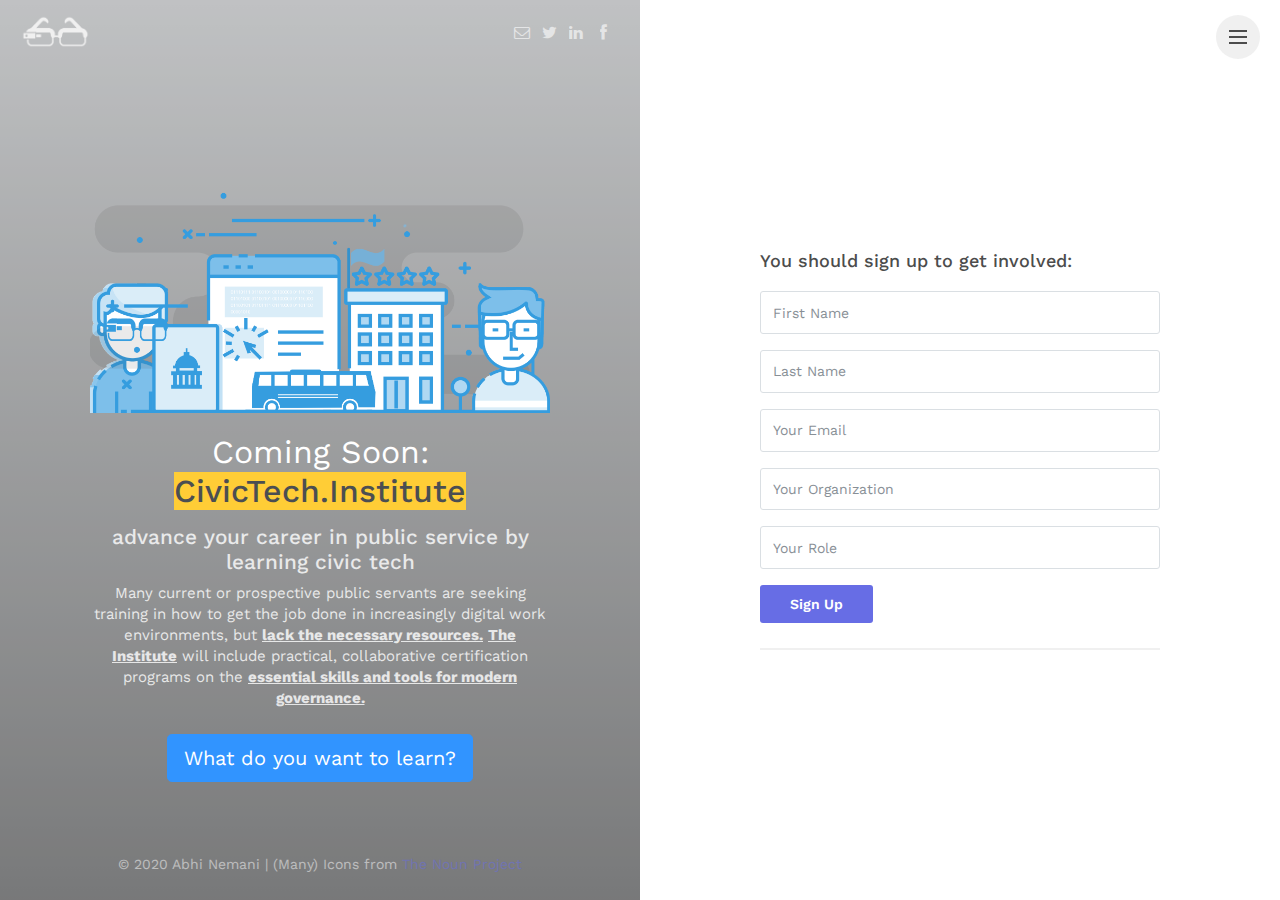
==== index.html @ 9874139b "added signature" ====
<!DOCTYPE html>
<html lang="en">
<!--
                                                                             ,/%%%%/,
                                                                        ,%@@@@@@@@@@@@@(.
                               .,,..                                 /&@@@@@@@@@@@@@@@@@@%.
                          .&@@@@@@@@@@@.                         %@@@@@@@@@@@@@@@@@@@@@@@,
                        .@@@@@@@@@@@@@@@@@@%,                    %@@@@@@@@@@@@@@@@@@@@@@@@@@/
                       %@@@@@@@@@@@@@@@@@@@@@@/                *@@@@@@@@@@@@@@@@@@@@@@@@@@@@@
                      #@@@@@@@@@@@@@@@@@@@@@@@@&,             .@@@@@@@@@@@@@@@@@@@@@@@@@@@@@@.
                     #@@@@@@@@@@@@@@@@@@@@@@@@@@@##&@@@&&%%%%&&@@@@@@@@@@@@@@@@@@@@@@@@@@@@@@,
                     @@@@@@@@@@@@@@@@@@@@@@@@@@@@/              ./#&@@@@@@@@@@@@@@@@@@@@@@@@@,
                    *@@@@@@@@@@@@@@@@@@@@@@@@@@@@                        ./&@@@@@@@@@@@@@@@@@.
                    #@@@@@@@@@@@@@@@@@@@@@@@@@@/                              *@@@@@@@@@@@@@&
                    %@@@@@@@@@@@@@@@@@@@@@@&(                                    %@@@@@@@@@@,
                    (@@@@@@@@@@@@@@@@@@%*                                          /@@@@@@@*
                    .@@@@@@@@@@@@@@&/                                                ./@@@/
                     /@@@@@@@@@@@@#....                                       .......  %@.
                       %@@@@@@@@@&%#((/#&@@@@@&&&&&%(,         .,(%&&&&@@@@@@####%&&&&&&&%&%.
                        /&%#%&&.     /@@@@@@@@@@@* (&&&&&&&&&&&&&, %@@@@@@@@@@&      /&&@(/%
                         /&&&(      %@@@@@@@@@@@@@@  %&&&&&&&&&, (@@@@@@@@@@@@@@(      &&&&.
                          ,&&.     &@@@&(,..,#&@@@@% ,&&,   #&& .@@@@@@@(#%@@@@*     #&%@,
                          %&&.    (@@#          #@@&.*&*     %& ,@@@@(         #@@*    #&./&.
                         #@*&(   *@@@    .#%%%%  @@* %&      ,&, &@@#     /%%%%,*@&    %%  @%
                         @% .%.  %@@@.   ,%%%%%..@/ (%.       .&, #@%     #%%%%/*@@.  .%.  (@
                        ,@*  .%. &@@@@%    */,.%#  &% *&&&&&&&%,#/ ,%#.    ,/*.%@@@, .#    .&*
                        /&.    *%(%@@@@@@@@@&/. .#% *&&&&&&&&&&&&,##. .%%%%%&@@@@&(*%.      %#
                        #%        ,#&&%%###%&&,   #&&&&&&&&&&&&*  .(%%#(///(#%*         (%
                        %#                           %&&&&&&&&&&/                           /&.
                        %%                              ,/((*.                              (%
                        /&.                                                                 %#
                        ,@*                          /&%(*,,*%&.                           ,@*
                         &&                              ....                              %@
                         ,@*                                                              ,@*
                          .@#                                                            (@,
                           .&&.                                                        .%&,
                            /@@&*                                                   .#&&*
                           @@@@@@@@(.                                            #@@@@@@%
                          %@@@@@@@@*/&@@&%(*,.                         ..,*#%@@@@@@@@@@@@*
                         #@@@@@@@@@,       ,,/(#&,,*/#%&&@@@@@@&%#(//%#/*,.     %@@@@@@@@&.
                         @@@@@@@@@@              #.#%#((#&(%&%###%#.%           *@@@@@@@@@(
                        .@@@@@@@@@%              .      .%##%,      .            @@@@@@@@@&
                        ,@@@@@@@@@%                     #*.  %                   &@@@@@@@@&
                        .@@@@@@@@@&                    *%////&*                  @@@@@@@@@%
                         (@@@@@@@@@                    %(*,. ,%                 ,@@@@@@@@&.
                           %@@@@&@@%,                   (* .(#,              .,#@@#@@@@&/
                                 %@@@@@@@@@@@@@&&%%%%####%@%%%%%%%&&&@@@@@@@@@@@@&
                                  #@@@@@@@@@@@@@@@@@@@@@@@@@@@@@@@@@@@@@@@@@@@@@@
                                   .#@@@@@@@@@@@@@@@@@@@@@@@@@@@@@@@@@@@@@@@@&/
                                        ,@@@@@@@@@@#(((////(((###&@@@@@@@@@*
                                      %@@@@@@@@@@@%              ,@@@@@@@@@@@@*
                                     .&@@@@@@@@@@@,               #@@@@@@@@@@@(
                                      .@@@@@@@@@@,                 &@@@@@@@@@(
                                        ,%&@,                       *&@@&/

                        built by @abhinemani                    -->
<head>
    <meta charset="utf-8">
    <meta http-equiv="X-UA-Compatible" content="IE=edge">
    <meta name="viewport" content="width=device-width, initial-scale=1, shrink-to-fit=no">
    <meta name="description" content="GovGeek Club: News, Insights, Jobs, and outcomes from gov & civic tech, compiled and commented on by people who care">
    <meta name="author" content="Abhi Nemani">
    <title>Civic Tech Institute - Coming Soon - Sign Up</title>

    <!-- Favicons-->
    <link rel="shortcut icon" href="img/favicon.ico" type="image/x-icon">
    <link rel="apple-touch-icon" type="image/x-icon" href="img/apple-icon-57x57.png">
    <link rel="apple-touch-icon" type="image/x-icon" sizes="72x72" href="img/apple-icon-72x72.png">
    <link rel="apple-touch-icon" type="image/x-icon" sizes="114x114" href="img/apple-icon-72x72.png">
    <link rel="apple-touch-icon" type="image/x-icon" sizes="144x144" href="img/apple-icon-144x144.png">
	<meta property="og:image" content="https://govgeek.club/img/social3.png" />
	<meta property="og:url" content="https://civictech.institute" />
	<meta property="og:title" content="Civic Tech Institute" />
	<meta property="og:type" content="website" />
	<meta property="og:description" content="A digital institute, training program, online university, certification program designed to level up your skills for good (government): govtech, civic tech, open data" />
	
	<meta name="twitter:card" content="summary" />
	<meta name=”twitter:image” content="https://govgeek.club/img/social.png">
	<meta name=”twitter:title” content=”GovGeek” />
	<meta name=”twitter:description” content="Level up your govtech or civic tech career" />
	<meta name=”twitter:url” content="https://civictech.institute" />
	<meta name=”twitter:image” content="https://govgeek.club/img/social-square.png">
	

	

    <!-- GOOGLE WEB FONT -->
    <link href="https://fonts.googleapis.com/css?family=Work+Sans:400,500,600" rel="stylesheet">

    <!-- BASE CSS -->
    <link href="css/bootstrap.min.css" rel="stylesheet">
	<link href="css/menu.css" rel="stylesheet">
    <link href="css/style.css" rel="stylesheet">
	<link href="css/vendors.css" rel="stylesheet">
	

    <!-- YOUR CUSTOM CSS -->
    <link href="css/custom.css" rel="stylesheet">
	
	<!-- MODERNIZR MENU -->
	<script src="js/modernizr.js"></script>
	
	<!-- Global site tag (gtag.js) - Google Analytics -->
    <!-- Global site tag (gtag.js) - Google Analytics -->
	<!-- Global site tag (gtag.js) - Google Analytics -->
	<script async src="https://www.googletagmanager.com/gtag/js?id=UA-2506770-23"></script>
	<script>
	  window.dataLayer = window.dataLayer || [];
	  function gtag(){dataLayer.push(arguments);}
	  gtag('js', new Date());

	  gtag('config', 'UA-2506770-23');
	</script>
	


	

</head>

<body>
	
	<div id="preloader">
		<div data-loader="circle-side"></div>
	</div><!-- /Preload -->
	
	<div id="loader_form">
		<div data-loader="circle-side-2"></div>
	</div><!-- /loader_form -->
	
	<nav>
		<ul class="cd-primary-nav">
			<li><a href="index.html" class="animated_link">Home</a></li>
			<li><a href="https://govgeek.io/scoping" target="_blank">Complete the Planning Survey</a></li>
			<li><a href="about.html" class="animated_link">About</a></li>
			<li><a href="curriculum.html">Potential Topics</a></li>
			<li><a href="http://eepurl.com/hawm5r" target="_blank">Sign Up</a></li>
		</ul>
	</nav>
	<!-- /menu -->
	
	<div class="container-fluid full-height">
		<div class="row row-height">
			<div class="col-lg-6 content-left">
				<div class="content-left-wrapper">
					<a href="index.html" id="logo"><img src="img/glasses-logo.png" alt="" width="70"></a>
					<div id="social">
						<ul>
							<li><a href="mailto:join@govgeek.club" target="_blank"><i class="icon-mail"></i></a></li>
							<li><a href="https://ctt.ac/580ci" target="_blank"><i class="icon-twitter"></i></a></li>
							<li><a href="https://www.linkedin.com/shareArticle?mini=true&url=https://civictech.institute" target="_blank"><i class="icon-linkedin"></i></a></li>
							<li><a href="https://www.facebook.com/sharer/sharer.php?u=https%3A%2F%2Fcivictech.institute%2F&amp;src=sdkpreparse" target="_blank"><i class="icon-facebook"></i></a></li>
							
							
						</ul>
					</div>
					<!-- /social -->
					<div>
						<figure><img src="img/header-main.png" alt="" class="img-fluid"></figure>
						<h2>Coming Soon: <span class="btn-warning"><strong>CivicTech.Institute</strong></span></h2>
						<h3 class="subhead"> advance your career in public service by learning civic tech
						</h3>
						<p>Many current or prospective public servants are seeking training in how to get the job done in increasingly digital work environments, but <a class="paragraph-link" href="https://govgeek.io/talent"  target="_blank">lack the necessary resources.</a> <a href="about.html" class="paragraph-link">The Institute</a> will include practical, collaborative certification programs on the <a class="paragraph-link" href="curriculum.html">essential skills and tools for modern governance.</a> </p>
						
						<div class="bs-example">
						    <!-- Button HTML (to Trigger Modal) -->
						    <a href="https://govgeek.io/scoping" target="_blank'" class="btn btn-lg btn-primary">What do you want to learn?</a>
							
							
    
						    <!-- Modal HTML -->
						    
						</div>
					</div>
					<div class="copy">© 2020 Abhi Nemani | (Many) Icons from <a href="https://thenounproject.com/" target="_blank">The Noun Project</a></div>
				</div>
				<!-- /content-left-wrapper -->
			</div>
			<!-- /content-left -->

			<div class="col-lg-6 content-right" id="start">
				<div id="wizard_container">
					<div id="top-wizard">
							<div id="progressbar"></div>
						</div>
						<!-- /top-wizard -->
						<form id="wrapped" method="POST" action="https://abhinemani.us4.list-manage.com/subscribe/post?u=8b0a6fcff3240da989198b6d9&amp;id=b80fc5d240" >
							<!-- Leave for security protection, read docs for details -->
							<div id="middle-wizard">
								<div class="step">
									<h3 class="main_question">You should sign up to get involved:</h3>
									<div class="form-group">
										<input type="text" name="FNAME"  id="mce-FNAME" class="form-control required " placeholder="First Name">
									</div>
									<div class="form-group">
										<input type="text" name="LNAME"  id="mce-LNAME" class="form-control required" placeholder="Last Name">
									</div>
									<div class="form-group">
										<input type="email" name="EMAIL" id="mce-EMAIL" class="form-control required" placeholder="Your Email">
									</div>
									<div class="form-group">
										<input type="text"  name="MMERGE5" class="form-control" id="mce-MMERGE5" placeholder="Your Organization">
									</div>
									<div class="form-group">
										<input type="text" name="MMERGE4" class="form-control" id="mce-MMERGE4" placeholder="Your Role">
									</div>
									
								
									
									<button type="submit" name="process" value="Subscribe" id="mc-embedded-subscribe" class="submit">Sign Up</button>


									
								</div>
								
								<!-- /step-->
								
								
							</div>
							<!-- /middle-wizard -->
							<div id="bottom-wizard">
							</div>
							<!-- /bottom-wizard -->
						</form>
					
					</div>
					<!-- /Wizard container -->
					
			</div>
			<!-- /content-right-->
			
		</div>
		<!-- /row-->
	</div>
	<!-- /container-fluid -->

	<div class="cd-overlay-nav">
		<span></span>
	</div>
	<!-- /cd-overlay-nav -->

	<div class="cd-overlay-content">
		<span></span>
	</div>
	<!-- /cd-overlay-content -->

	<a href="#0" class="cd-nav-trigger">Menu<span class="cd-icon"></span></a>
	<!-- /menu button -->
	
	<!-- Modal terms -->
	<div class="modal fade" id="terms-txt" tabindex="-1" role="dialog" aria-labelledby="termsLabel" aria-hidden="true">
		<div class="modal-dialog modal-dialog-centered">
			<div class="modal-content">

				<div class="modal-body" style="min-height: 400px;">
					
					
					<iframe id="news" style="min-height: 400px;" src="https://us4.campaign-archive.com/?u=8b0a6fcff3240da989198b6d9&id=23db21b420" width="100%"></iframe>
					

				

			</div>
			<!-- /.modal-content -->
		</div>
		<!-- /.modal-dialog -->
	</div>
	<!-- /.modal -->
	<style type='text/css'>  #awesomewrap{display:none;}  </style>
	
	<!-- COMMON SCRIPTS -->
	<script src="js/jquery-3.2.1.min.js"></script>
    <script src="js/common_scripts.min.js"></script>
	<script src="js/velocity.min.js"></script>
	<script src="js/functions.js"></script>
	
	<script>
		$('iframe#news').on('load', function() {
		    $('iframe#news').contents().find("head")
		      .append($("<style type='text/css'>  #awesomewrap{display:none;}  </style>"));
		});				
		
	</script>


</body>
</html>
---- css/menu.css ----
/* -------------------------------- 
Primary style
-------------------------------- */
*, *::after, *::before {
  -webkit-box-sizing: border-box;
  -moz-box-sizing: border-box;
  box-sizing: border-box;
}

*::after, *::before {
  content: '';
}

/* -------------------------------- 
Main components 
-------------------------------- */
.cd-nav-trigger {
  position: absolute;
  display: inline-block;
}

.cd-nav-trigger {
  top: 15px;
  right: 20px;
  height: 44px;
  width: 44px;
  z-index: 5;
  /* image replacement */
  overflow: hidden;
  text-indent: 100%;
  white-space: nowrap;
}
@media (max-width: 991px) {
  .cd-nav-trigger {
    top: 10px;
    right: 15px;
  }
}

.cd-nav-trigger .cd-icon {
  /* icon created in CSS */
  position: absolute;
  left: 50%;
  top: 50%;
  bottom: auto;
  right: auto;
  -webkit-transform: translateX(-50%) translateY(-50%);
  -moz-transform: translateX(-50%) translateY(-50%);
  -ms-transform: translateX(-50%) translateY(-50%);
  -o-transform: translateX(-50%) translateY(-50%);
  transform: translateX(-50%) translateY(-50%);
  display: inline-block;
  width: 18px;
  height: 2px;
  background-color: #222;
  z-index: 10;
}

.cd-nav-trigger .cd-icon::before, .cd-nav-trigger .cd-icon:after {
  /* upper and lower lines of the menu icon */
  position: absolute;
  top: 0;
  right: 0;
  width: 100%;
  height: 100%;
  background-color: #222;
  /* Force Hardware Acceleration in WebKit */
  -webkit-transform: translateZ(0);
  -moz-transform: translateZ(0);
  -ms-transform: translateZ(0);
  -o-transform: translateZ(0);
  transform: translateZ(0);
  -webkit-backface-visibility: hidden;
  backface-visibility: hidden;
  /* apply transition to transform property */
  -webkit-transition: -webkit-transform .3s;
  -moz-transition: -moz-transform .3s;
  transition: transform .3s;
}

.cd-nav-trigger .cd-icon::before {
  -webkit-transform: translateY(-6px) rotate(0deg);
  -moz-transform: translateY(-6px) rotate(0deg);
  -ms-transform: translateY(-6px) rotate(0deg);
  -o-transform: translateY(-6px) rotate(0deg);
  transform: translateY(-6px) rotate(0deg);
}

.cd-nav-trigger .cd-icon::after {
  -webkit-transform: translateY(6px) rotate(0deg);
  -moz-transform: translateY(6px) rotate(0deg);
  -ms-transform: translateY(6px) rotate(0deg);
  -o-transform: translateY(6px) rotate(0deg);
  transform: translateY(6px) rotate(0deg);
}

.cd-nav-trigger::before, .cd-nav-trigger::after {
  /* 2 rounded colored backgrounds for the menu icon */
  position: absolute;
  top: 0;
  left: 0;
  border-radius: 50%;
  height: 100%;
  width: 100%;
  /* Force Hardware Acceleration in WebKit */
  -webkit-transform: translateZ(0);
  -moz-transform: translateZ(0);
  -ms-transform: translateZ(0);
  -o-transform: translateZ(0);
  transform: translateZ(0);
  -webkit-backface-visibility: hidden;
  backface-visibility: hidden;
  -webkit-transition-property: -webkit-transform;
  -moz-transition-property: -moz-transform;
  transition-property: transform;
}

.cd-nav-trigger::before {
  background-color: #ededed;
  -webkit-transform: scale(1);
  -moz-transform: scale(1);
  -ms-transform: scale(1);
  -o-transform: scale(1);
  transform: scale(1);
  -webkit-transition-duration: 0.3s;
  -moz-transition-duration: 0.3s;
  transition-duration: 0.3s;
  -webkit-transition-delay: 0.4s;
  -moz-transition-delay: 0.4s;
  transition-delay: 0.4s;
}

.cd-nav-trigger::after {
  background-color: #ededed;
  -webkit-transform: scale(0);
  -moz-transform: scale(0);
  -ms-transform: scale(0);
  -o-transform: scale(0);
  transform: scale(0);
  -webkit-transition-duration: 0s;
  -moz-transition-duration: 0s;
  transition-duration: 0s;
  -webkit-transition-delay: 0s;
  -moz-transition-delay: 0s;
  transition-delay: 0s;
}

.cd-nav-trigger.close-nav::before {
  /* user clicks on the .cd-nav-trigger element - 1st rounded background disappears */
  -webkit-transform: scale(0);
  -moz-transform: scale(0);
  -ms-transform: scale(0);
  -o-transform: scale(0);
  transform: scale(0);
}

.cd-nav-trigger.close-nav::after {
  /* user clicks on the .cd-nav-trigger element - 2nd rounded background appears */
  -webkit-transform: scale(1);
  -moz-transform: scale(1);
  -ms-transform: scale(1);
  -o-transform: scale(1);
  transform: scale(1);
  -webkit-transition-duration: 0.3s;
  -moz-transition-duration: 0.3s;
  transition-duration: 0.3s;
  -webkit-transition-delay: 0.4s;
  -moz-transition-delay: 0.4s;
  transition-delay: 0.4s;
}

.cd-nav-trigger.close-nav .cd-icon {
  /* user clicks on the .cd-nav-trigger element - transform the icon */
  background-color: transparent;
}

.cd-nav-trigger.close-nav .cd-icon::before, .cd-nav-trigger.close-nav .cd-icon::after {
  background-color: #222;
}

.cd-nav-trigger.close-nav .cd-icon::before {
  -webkit-transform: translateY(0) rotate(45deg);
  -moz-transform: translateY(0) rotate(45deg);
  -ms-transform: translateY(0) rotate(45deg);
  -o-transform: translateY(0) rotate(45deg);
  transform: translateY(0) rotate(45deg);
}

.cd-nav-trigger.close-nav .cd-icon::after {
  -webkit-transform: translateY(0) rotate(-45deg);
  -moz-transform: translateY(0) rotate(-45deg);
  -ms-transform: translateY(0) rotate(-45deg);
  -o-transform: translateY(0) rotate(-45deg);
  transform: translateY(0) rotate(-45deg);
}

.cd-primary-nav {
  /* by default it's hidden */
  position: fixed;
  left: 0;
  top: 0;
  height: 100%;
  width: 100%;
  padding: 80px 5%;
  z-index: 3;
  background-color: #fff;
  overflow: auto;
  /* this fixes the buggy scrolling on webkit browsers - mobile devices only - when overflow property is applied */
  -webkit-overflow-scrolling: touch;
  visibility: hidden;
  opacity: 0;
  -webkit-transition: visibility 0s, opacity 0.3s;
  -moz-transition: visibility 0s, opacity 0.3s;
  transition: visibility 0s, opacity 0.3s;
}

ul.cd-primary-nav {
  list-style: none;
  padding: 80px 0 0 0;
  margin: 0;
}

.cd-primary-nav li {
  margin: 1.2em 0;
  text-align: center;
  text-transform: capitalize;
}

.cd-primary-nav a {
  -webkit-font-smoothing: antialiased;
  -moz-osx-font-smoothing: grayscale;
  -webkit-transition: color 0.2s;
  -moz-transition: color 0.2s;
  transition: color 0.2s;
  color: #777;
  font-size: 18px;
}

.no-touch .cd-primary-nav a:hover {
  color: #434bdf;
}

.cd-primary-nav.fade-in {
  /* navigation visible at the end of the circle animation */
  visibility: visible;
  opacity: 1;
}

@media only screen and (min-width: 768px) {
  .cd-primary-nav li {
    margin: 2em 0;
  }

  .cd-primary-nav a {
    font-size: 21px;
  }
}
@media only screen and (min-width: 1170px) {
  .cd-primary-nav li {
    margin: 2.6em 0;
  }

  .cd-primary-nav a {
    font-size: 24px;
  }
}
.cd-overlay-nav, .cd-overlay-content {
  /* containers of the 2 main rounded backgrounds - these containers are used to position the rounded bgs behind the menu icon */
  position: fixed;
  top: 18px;
  right: 5%;
  height: 4px;
  width: 4px;
  -webkit-transform: translateX(-20px) translateY(20px);
  -moz-transform: translateX(-20px) translateY(20px);
  -ms-transform: translateX(-20px) translateY(20px);
  -o-transform: translateX(-20px) translateY(20px);
  transform: translateX(-20px) translateY(20px);
}

.cd-overlay-nav span, .cd-overlay-content span {
  display: inline-block;
  position: absolute;
  border-radius: 50%;
  /* Force Hardware Acceleration in WebKit */
  -webkit-transform: translateZ(0);
  -moz-transform: translateZ(0);
  -ms-transform: translateZ(0);
  -o-transform: translateZ(0);
  transform: translateZ(0);
  -webkit-backface-visibility: hidden;
  backface-visibility: hidden;
  will-change: transform;
  -webkit-transform-origin: 50% 50%;
  -moz-transform-origin: 50% 50%;
  -ms-transform-origin: 50% 50%;
  -o-transform-origin: 50% 50%;
  transform-origin: 50% 50%;
  -webkit-transform: scale(0);
  -moz-transform: scale(0);
  -ms-transform: scale(0);
  -o-transform: scale(0);
  transform: scale(0);
}

.cd-overlay-nav.is-hidden, .cd-overlay-content.is-hidden {
  /* background fades out at the end of the animation */
  opacity: 0;
  visibility: hidden;
  -webkit-transition: opacity .3s 0s, visibility 0s .3s;
  -moz-transition: opacity .3s 0s, visibility 0s .3s;
  transition: opacity .3s 0s, visibility 0s .3s;
}

.cd-overlay-nav {
  /* main rounded colored bg 1 */
  z-index: 2;
}

.cd-overlay-nav span {
  background-color: #ffc107;
}

.cd-overlay-content {
  /* main rounded colored bg 2 */
  z-index: 4;
}

.cd-overlay-content span {
  background-color: #ffc107;
}
---- css/style.css ----
/*
Theme Name: Wilio
Theme URI: http://www.ansonika.com/wilio/
Author: Ansonika
Author URI: http://themeforest.net/user/Ansonika/

[Table of contents] 

1. SITE STRUCTURE and TYPOGRAPHY
- 1.1 Typography
- 1.2 Buttons
- 1.3 Structure

2. CONTENT
- 2.1 Wizard
- 2.2 Success submit
- 2.3 Inner pages

3. COMMON
- 3.1 Misc
- 3.2 Spacing

/*============================================================================================*/
/* 1.  SITE STRUCTURE and TYPOGRAPHY */
/*============================================================================================*/
/*-------- 1.1 Typography --------*/
/* rem reference
10px = 0.625rem
12px = 0.75rem
14px = 0.875rem
16px = 1rem (base)
18px = 1.125rem
20px = 1.25rem
24px = 1.5rem
30px = 1.875rem
32px = 2rem
*/
html,
body {
  height: 100%;
}

html * {
  -webkit-font-smoothing: antialiased;
  -moz-osx-font-smoothing: grayscale;
}

body {
  background: white;
  font-size: 0.875rem;
  line-height: 1.4;
  font-family: "Work Sans", Arial, sans-serif;
  color: #555555;
}

h1,
h2,
h3,
h4,
h5,
h6 {
  color: #222222;
}

p {
  margin-bottom: 25px;
}

strong {
  font-weight: 500;
}

label {
  font-weight: 400;
  margin-bottom: 3px;
  color: #222222;
}

hr {
  margin: 30px 0 30px 0;
  border-color: #dddddd;
}

ul, ol {
  list-style: none;
  margin: 0 0 25px 0;
  padding: 0;
}

/*General links color*/
a {
  color: #434bdf;
  text-decoration: none;
  -moz-transition: all 0.3s ease-in-out;
  -o-transition: all 0.3s ease-in-out;
  -webkit-transition: all 0.3s ease-in-out;
  -ms-transition: all 0.3s ease-in-out;
  transition: all 0.3s ease-in-out;
  outline: none;
}
a:hover, a:focus {
  color: #111;
  text-decoration: none;
  outline: none;
}

a.animated_link {
  position: relative;
  text-decoration: none;
}

a.animated_link {
  position: relative;
  text-decoration: none;
}
a.animated_link:before {
  content: "";
  position: absolute;
  width: 100%;
  height: 1px;
  bottom: -5px;
  opacity: 1;
  left: 0;
  background-color: #434bdf;
  visibility: hidden;
  -webkit-transform: scaleX(0);
  transform: scaleX(0);
  -moz-transition: all 0.3s ease;
  -o-transition: all 0.3s ease;
  -webkit-transition: all 0.3s ease;
  -ms-transition: all 0.3s ease;
  transition: all 0.3s ease;
}
a.animated_link:hover:before {
  visibility: visible;
  -webkit-transform: scaleX(1);
  transform: scaleX(1);
}

a.animated_link.active {
  position: relative;
  text-decoration: none;
  color: #434bdf;
}
a.animated_link.active:before {
  content: "";
  position: absolute;
  width: 100%;
  height: 1px;
  bottom: -5px;
  opacity: 1;
  left: 0;
  background-color: #434bdf;
  visibility: visible;
  -webkit-transform: scaleX(1);
  transform: scaleX(1);
}

a.paragraph-link {
	color: white;
	text-decoration: underline;
	font-weight: bold;
}

a.paragraph-link:hover {
	text-decoration: none;
	color: white;
}


/*-------- 1.2 Buttons --------*/
a.btn_1,
.btn_1 {
  border: none;
  color: #fff;
  background: #434bdf;
  outline: none;
  cursor: pointer;
  display: inline-block;
  text-decoration: none;
  padding: 12px 25px;
  color: #fff;
  font-weight: 600;
  text-align: center;
  line-height: 1;
  -moz-transition: all 0.3s ease-in-out;
  -o-transition: all 0.3s ease-in-out;
  -webkit-transition: all 0.3s ease-in-out;
  -ms-transition: all 0.3s ease-in-out;
  transition: all 0.3s ease-in-out;
  -webkit-border-radius: 3px;
  -moz-border-radius: 3px;
  -ms-border-radius: 3px;
  border-radius: 3px;
  font-size: 14px;
  font-size: 0.875rem;
}
a.btn_1:hover,
.btn_1:hover {
  background-color: #d80075;
}
a.btn_1.full-width,
.btn_1.full-width {
  display: block;
  width: 100%;
  text-align: center;
  margin-bottom: 5px;
}
a.btn_1.small,
.btn_1.small {
  padding: 7px 10px;
  font-size: 13px;
  font-size: 0.8125rem;
}
a.btn_1.medium,
.btn_1.medium {
  font-size: 16px;
  font-size: 1rem;
  padding: 18px 30px;
}
a.btn_1.rounded,
.btn_1.rounded {
  -webkit-border-radius: 25px !important;
  -moz-border-radius: 25px !important;
  -ms-border-radius: 25px !important;
  border-radius: 25px !important;
  -webkit-box-shadow: 0px 0px 30px 0px rgba(0, 0, 0, 0.2);
  -moz-box-shadow: 0px 0px 30px 0px rgba(0, 0, 0, 0.2);
  box-shadow: 0px 0px 30px 0px rgba(0, 0, 0, 0.2);
}

.btn-group-lg>.btn, .btn-lg {
	margin-bottom: 10px;
}
/*-------- 1.3 Structure --------*/
/* Preloader */
#preloader {
  position: fixed;
  top: 0;
  left: 0;
  right: 0;
  width: 100%;
  height: 100%;
  bottom: 0;
  background-color: #fff;
  z-index: 999999;
}

[data-loader="circle-side"] {
  position: absolute;
  width: 50px;
  height: 50px;
  top: 50%;
  left: 50%;
  margin-left: -25px;
  margin-top: -25px;
  -webkit-animation: circle infinite .95s linear;
  -moz-animation: circle infinite .95s linear;
  -o-animation: circle infinite .95s linear;
  animation: circle infinite .95s linear;
  border: 2px solid #333;
  border-top-color: rgba(0, 0, 0, 0.2);
  border-right-color: rgba(0, 0, 0, 0.2);
  border-bottom-color: rgba(0, 0, 0, 0.2);
  border-radius: 100%;
}

#loader_form {
  position: fixed;
  top: 0;
  left: 0;
  right: 0;
  width: 100%;
  height: 100%;
  bottom: 0;
  background-color: #fff;
  background-color: rgba(255, 255, 255, 0.6);
  z-index: 999999;
  display: none;
}

[data-loader="circle-side-2"] {
  position: absolute;
  width: 50px;
  height: 50px;
  top: 50%;
  left: 50%;
  margin-left: -25px;
  margin-top: -25px;
  -webkit-animation: circle infinite .95s linear;
  -moz-animation: circle infinite .95s linear;
  -o-animation: circle infinite .95s linear;
  animation: circle infinite .95s linear;
  border: 2px solid #333;
  border-top-color: rgba(0, 0, 0, 0.2);
  border-right-color: rgba(0, 0, 0, 0.2);
  border-bottom-color: rgba(0, 0, 0, 0.2);
  border-radius: 100%;
}

@-webkit-keyframes circle {
  0% {
    -webkit-transform: rotate(0);
    -ms-transform: rotate(0);
    -o-transform: rotate(0);
    transform: rotate(0);
  }

  100% {
    -webkit-transform: rotate(360deg);
    -ms-transform: rotate(360deg);
    -o-transform: rotate(360deg);
    transform: rotate(360deg);
  }
}

@-moz-keyframes circle {
  0% {
    -webkit-transform: rotate(0);
    -ms-transform: rotate(0);
    -o-transform: rotate(0);
    transform: rotate(0);
  }

  100% {
    -webkit-transform: rotate(360deg);
    -ms-transform: rotate(360deg);
    -o-transform: rotate(360deg);
    transform: rotate(360deg);
  }
}

@-o-keyframes circle {
  0% {
    -webkit-transform: rotate(0);
    -ms-transform: rotate(0);
    -o-transform: rotate(0);
    transform: rotate(0);
  }

  100% {
    -webkit-transform: rotate(360deg);
    -ms-transform: rotate(360deg);
    -o-transform: rotate(360deg);
    transform: rotate(360deg);
  }
}

@keyframes circle {
  0% {
    -webkit-transform: rotate(0);
    -ms-transform: rotate(0);
    -o-transform: rotate(0);
    transform: rotate(0);
  }

  100% {
    -webkit-transform: rotate(360deg);
    -ms-transform: rotate(360deg);
    -o-transform: rotate(360deg);
    transform: rotate(360deg);
  }
}

.row-height {
  height: 100vh;
}
@media (max-width: 991px) {
  .row-height {
    height: auto;
  }
}

.content-left {
  background-color: #b1b3b5;
  padding: 0;
}

.content-left-wrapper {
  display: flex;
  justify-content: center;
  align-items: center;
  text-align: center;
  height: 100%;
  min-height: 100%;
  padding: 60px 90px 35px 90px;
  background-color: #434bdf;
  color: #fff;
  text-align: center;
  position: relative;
  background: transparent;
  background: -webkit-linear-gradient(top, transparent, rgba(0, 0, 0, 0.5));
  background: linear-gradient(to bottom, transparent, rgba(0, 0, 0, 0.5));
}
@media (max-width: 991px) {
  .content-left-wrapper {
    height: auto;
    padding: 95px 30px 35px 30px;
  }
}
@media (max-width: 767px) {
  .content-left-wrapper {
    padding: 95px 15px 35px 15px;
  }
}
@media (max-width: 991px) {
  .content-left-wrapper figure img {
    height: 150px;
  }
}
.content-left-wrapper h2 {
  color: #fff;
  font-size: 32px;
  font-size: 2rem;
  margin: 20px 0 15px 0;
  font-weight: 400;
}
@media (max-width: 767px) {
  .content-left-wrapper h2 {
    font-size: 26px;
    font-size: 1.625rem;
  }
}
.content-left-wrapper p {
  font-size: 15px;
  font-size: 0.9375rem;
  opacity: 0.8;
}
@media (max-width: 767px) {
  .content-left-wrapper p {
    font-size: 14px;
    font-size: 0.875rem;
  }
}
.content-left-wrapper .btn_1 {
  margin: 25px 0 25px 0;
}
@media (max-width: 991px) {
  .content-left-wrapper .btn_1 {
    display: none;
  }
}
.content-left-wrapper .btn_1.mobile_btn {
  display: none;
}
@media (max-width: 767px) {
  .content-left-wrapper .btn_1.mobile_btn {
    margin: 5px 0 30px 0;
    display: inline-block;
  }
}

.content-right {
  padding: 60px;
  height: 100%;
  min-height: 100%;
  overflow-y: scroll;
  display: flex;
  justify-content: center;
  align-items: center;
}
@media (max-width: 991px) {
  .content-right {
    height: auto;
    padding: 30px 15px;
  }
}

a#logo {
  position: absolute;
  left: 20px;
  top: 15px;
  display: block;
  height: 35px;
}
@media (max-width: 991px) {
  a#logo {
    left: 15px;
    top: 10px;
  }
}

#social {
  position: absolute;
  top: 15px;
  right: 20px;
}
@media (max-width: 991px) {
  #social {
    right: 70px;
  }
}
#social ul {
  margin: 0;
  padding: 0;
  text-align: center;
}
#social ul li {
  float: left;
  margin: 0 5px 10px 0;
  list-style: none;
}
#social ul li a {
  color: #fff;
  opacity: 0.6;
  text-align: center;
  line-height: 35px;
  display: block;
  font-size: 16px;
  font-size: 1rem;
  -moz-transition: all 0.3s ease-in-out;
  -o-transition: all 0.3s ease-in-out;
  -webkit-transition: all 0.3s ease-in-out;
  -ms-transition: all 0.3s ease-in-out;
  transition: all 0.3s ease-in-out;
}
#social ul li a:hover {
  opacity: 1;
}

.copy {
  position: absolute;
  bottom: 25px;
  left: 0;
  width: 100%;
  opacity: 0.5;
}
@media (max-width: 991px) {
  .copy {
    display: none;
  }
}

/*============================================================================================*/
/* 2.  CONTENT */
/*============================================================================================*/
/*-------- 2.1 Wizard --------*/
#left_form {
  text-align: center;
}
#left_form h2 {
  font-size: 28px;
  font-size: 1.75rem;
  color: #0686D8;
}
@media (max-width: 767px) {
  #left_form figure img {
    height: 130px;
    width: auto;
  }
}

input#website {
  display: none;
}

#wizard_container {
  width: 400px;
}
@media (max-width: 767px) {
  #wizard_container {
    width: 100%;
  }
}

h3.main_question {
  margin: 0 0 20px 0;
  padding: 0;
  font-weight: 500;
  font-size: 18px;
  font-size: 1.125rem;
}
h3.main_question strong {
  display: block;
  color: #999;
  margin-bottom: 5px;
}

h3.subhead {
  color: #ffffff;
  font-size: 1.3rem;
  opacity: .8;
}

/* Wizard Buttons*/
button.backward,
button.forward,
button.submit {
  border: none;
  color: #fff;
  text-decoration: none;
  transition: background .5s ease;
  -moz-transition: background .5s ease;
  -webkit-transition: background .5s ease;
  -o-transition: background .5s ease;
  display: inline-block;
  cursor: pointer;
  outline: none;
  text-align: center;
  background: #434bdf;
  position: relative;
  font-size: 14px;
  font-size: 0.875rem;
  font-weight: 600;
  -webkit-border-radius: 3px;
  -moz-border-radius: 3px;
  -ms-border-radius: 3px;
  border-radius: 3px;
  line-height: 1;
  padding: 12px 30px;
}

button.submit:hover {
	background-color: #d80075;
}

button.backward {
  color: #777;
  background: #e8e8e8;
}

button[disabled] {
  display: none;
}

button.submit:before {
  font-family: 'ElegantIcons';
  position: absolute;
  top: 8px;
  right: 10px;
  font-size: 18px;
  font-size: 1.125rem;
}

.backward:hover,
.forward:hover {
  background: #d80075;
  color: #fff;
}

#top-wizard {
  padding-bottom: 20px;
}

#middle-wizard {
  min-height: 330px;
}
@media (max-width: 991px) {
  #middle-wizard {
    min-height: inherit;
  }
}

#bottom-wizard {
  border-top: 2px solid #ededed;
  padding-top: 20px;
  text-align: right;
  margin-top: 25px;
}

.ui-widget-content {
  background-color: transparent;
}

.ui-widget-content a {
  color: #222222;
}

.ui-widget-header {
  background: #6C3;
}

.ui-widget-header a {
  color: #222222;
}

.ui-progressbar {
  height: 2px;
  width: 100%;
}

.ui-progressbar .ui-progressbar-value {
  height: 100%;
  -webkit-transition: all 0.2s ease;
  transition: all 0.2s ease;
}

.summary ul {
  margin: 0;
  padding: 0;
}
.summary ul li {
  margin: 0;
  padding: 0;
  border-bottom: 1px solid #ededed;
  position: relative;
  padding-left: 45px;
  margin-bottom: 25px;
}
.summary ul li:last-child {
  margin-bottom: 0;
  border-bottom: none;
}
.summary ul li strong {
  display: block;
  line-height: 26px;
  -webkit-border-radius: 50%;
  -moz-border-radius: 50%;
  -ms-border-radius: 50%;
  border-radius: 50%;
  width: 30px;
  height: 30px;
  position: absolute;
  left: 0;
  top: 0;
  text-align: center;
  border: 2px solid #ddd;
}
.summary ul li h5 {
  padding-top: 6px;
  font-size: 15px;
  font-size: 0.9375rem;
  font-weight: 500;
  color: #0686D8;
}
.summary ul li ul {
  margin: 20px 0 25px 0;
  padding: 0;
}
.summary ul li ul li {
  margin: 0;
  padding: 0;
  border-bottom: 0;
}
.summary label {
  font-weight: 500;
}

/*-------- 2.2 Success submit --------*/
#success {
  position: absolute;
  top: 50%;
  left: 50%;
  width: 300px;
  height: 190px;
  margin-top: -85px;
  margin-left: -150px;
  text-align: center;
}
#success h4 {
  font-weight: 400;
  margin: 20px 0 0 0;
  font-size: 18px;
  font-size: 1.125rem;
}
#success h4 span {
  display: block;
  margin-bottom: 0;
  font-weight: 500;
  font-size: 21px;
  font-size: 1.3125rem;
}

@-webkit-keyframes checkmark {
  0% {
    stroke-dashoffset: 50px;
  }

  100% {
    stroke-dashoffset: 0;
  }
}

@-ms-keyframes checkmark {
  0% {
    stroke-dashoffset: 50px;
  }

  100% {
    stroke-dashoffset: 0;
  }
}

@keyframes checkmark {
  0% {
    stroke-dashoffset: 50px;
  }

  100% {
    stroke-dashoffset: 0;
  }
}

@-webkit-keyframes checkmark-circle {
  0% {
    stroke-dashoffset: 240px;
  }

  100% {
    stroke-dashoffset: 480px;
  }
}

@-ms-keyframes checkmark-circle {
  0% {
    stroke-dashoffset: 240px;
  }

  100% {
    stroke-dashoffset: 480px;
  }
}

@keyframes checkmark-circle {
  0% {
    stroke-dashoffset: 240px;
  }

  100% {
    stroke-dashoffset: 480px;
  }
}

.inlinesvg .svg svg {
  display: inline;
}

.icon--order-success svg path {
  -webkit-animation: checkmark 0.25s ease-in-out 0.7s backwards;
  animation: checkmark 0.25s ease-in-out 0.7s backwards;
}

.icon--order-success svg circle {
  -webkit-animation: checkmark-circle 0.6s ease-in-out backwards;
  animation: checkmark-circle 0.6s ease-in-out backwards;
}

/*-------- 2.3 Inner pages --------*/
header {
  position: relative;
  padding: 15px 0;
  background-color: #fff;
  border-bottom: 1px solid #d9e1e6;
}
header .cd-nav-trigger {
  top: -5px !important;
}
header #social {
  right: 80px;
  top: 0;
}
header #social ul li a {
  color: #333;
}

/* Footer */
footer {
  border-top: 1px solid #ededed;
  padding: 30px 0;
}
footer p {
  margin: 0;
  padding: 0;
  float: right;
}
@media (max-width: 991px) {
  footer p {
    float: none;
  }
}
footer ul {
  float: left;
  margin: 0;
  padding: 0;
}
@media (max-width: 991px) {
  footer ul {
    float: none;
    margin-top: 10px;
  }
}
footer ul li {
  display: inline-block;
  margin-right: 15px;
}
footer ul li:after {
  content: "|";
  font-weight: 300;
  position: relative;
  left: 9px;
  color: #999;
}
footer ul li:last-child {
  margin-right: 0;
}
footer ul li:last-child:after {
  content: "";
}
footer ul li a {
  color: #555;
}
footer ul li a:hover {
  color: #121921;
}

.main_title {
  text-align: center;
}
.main_title h2 {
  margin: 0 0 10px 0;
  padding: 0;
  font-size: 42px;
  font-size: 2.625rem;
  color: #434bdf;
  text-transform: uppercase;
}
@media (max-width: 767px) {
  .main_title h2 {
    font-size: 32px;
    font-size: 2rem;
  }
}
.main_title h2 em {
  display: block;
  width: 40px;
  height: 4px;
  background-color: #ededed;
  margin: auto;
  -webkit-border-radius: 5px;
  -moz-border-radius: 5px;
  -ms-border-radius: 5px;
  border-radius: 5px;
  margin-bottom: 15px;
}
.main_title p {
  font-size: 18px;
  font-size: 1.125rem;
  padding: 0 10%;
  margin-bottom: 45px;
  color: #777;
}
@media (max-width: 767px) {
  .main_title p {
    font-size: 16px;
    font-size: 1rem;
  }
}

.owl-theme .owl-dots .owl-dot.active span,
.owl-theme .owl-dots .owl-dot:hover span {
  background: #434bdf !important;
}

main#general_page {
  background-color: #fff;
}

iframe#map_iframe {
  width: 100%;
  height: 450px;
  border: 0;
}
@media (max-width: 991px) {
  iframe#map_iframe {
    height: 400px;
  }
}

.box_style_2 {
  background-color: #f8f8f8;
  padding: 25px 30px 30px 30px;
  position: relative;
  margin-bottom: 25px;
}
.box_style_2 .form-control {
  background-color: white !important;
}

.box_style_2 hr {
  margin: 10px -30px 20px -30px;
  border: 0;
  border-top: 2px solid #fff;
}

ul.contacts_info {
  list-style: none;
  padding: 0;
  margin: 15px 0 0 0;
}

ul.contacts_info li {
  margin-bottom: 15px;
}

ul.contacts_info li:last-child {
  margin-bottom: 0;
}

.parallax_window_in {
  height: 420px;
  position: relative;
  display: table;
  width: 100%;
}

#sub_content_in {
  display: table-cell;
  padding: 45px 15% 0 15%;
  vertical-align: middle;
  text-align: center;
  background: rgba(0, 0, 0, 0.5);
}
@media (max-width: 767px) {
  #sub_content_in {
    padding: 45px 30px 0 30px;
  }
}
#sub_content_in h1 {
  color: #fff;
  font-weight: 600;
  text-transform: uppercase;
  font-size: 46px;
  font-size: 46px;
  font-size: 2.875rem;
  margin-bottom: 0;
}
@media (max-width: 767px) {
  #sub_content_in h1 {
    font-size: 36px;
    font-size: 2.25rem;
  }
}
#sub_content_in p {
  color: #fff;
  font-size: 24px;
  font-size: 1.5rem;
  font-weight: 300;
}
@media (max-width: 767px) {
  #sub_content_in p {
    font-size: 21px;
    font-size: 1.3125rem;
  }
}

.container_styled_1 {
  background: #f9f9f9;
}

.team-item-img {
  position: relative;
}

.team-item-img .team-item-detail {
  background: none repeat scroll 0 0 rgba(0, 0, 0, 0.8);
  text-align: center;
  color: #fff;
  display: -webkit-flex;
  display: flex;
  height: 100%;
  width: 100%;
  position: absolute;
  top: 0;
  left: 0;
  opacity: 0;
  visibility: hidden;
  overflow: hidden;
  transition: all 0.5s ease-in-out 0s;
  -moz-transition: all 0.5s ease-in-out 0s;
  -webkit-transition: all 0.5s ease-in-out 0s;
  -o-transition: all 0.5s ease-in-out 0s;
}

.team-item:hover .team-item-detail {
  opacity: 1;
  visibility: visible;
}

.team-item-img .team-item-detail .team-item-detail-inner {
  margin: auto;
  padding: 25px;
}

.team-item-detail-inner h4 {
  color: #fff;
  text-transform: uppercase;
  font-weight: 500;
}

.team-item-detail-inner .social {
  margin: 0 0px 25px 0px;
  padding: 0px;
}

.team-item-detail-inner .social li {
  list-style: none;
  display: inline-block;
  margin: 0px 5px;
}
.team-item-detail-inner .social li a {
  color: #fff;
}
.team-item-detail-inner .social li a:hover {
  color: #d80075;
}

.team-item-info {
  padding-top: 15px;
  text-align: center;
  text-transform: uppercase;
}
.team-item-info h4 {
  margin-bottom: 0px;
}

/*============================================================================================*/
/* 3.  COMMON */
/*============================================================================================*/
/*-------- 3.1 Misc --------*/
.modal-content {
  border: none;
  -webkit-box-shadow: 0px 0px 20px 0px rgba(0, 0, 0, 0.3);
  -moz-box-shadow: 0px 0px 20px 0px rgba(0, 0, 0, 0.3);
  box-shadow: 0px 0px 20px 0px rgba(0, 0, 0, 0.3);
}

.form-group {
  position: relative;
}
.form-group.terms {
  padding: 12px 0 0 0;
}
.form-group i {
  font-size: 18px;
  font-size: 1.125rem;
  position: absolute;
  right: 5px;
  top: 11px;
  color: #ccc;
  width: 25px;
  height: 25px;
  display: block;
  font-weight: 400 !important;
}

span.error {
  -moz-transition: all 0.3s ease-in-out;
  -o-transition: all 0.3s ease-in-out;
  -webkit-transition: all 0.3s ease-in-out;
  -ms-transition: all 0.3s ease-in-out;
  transition: all 0.3s ease-in-out;
  font-size: 12px;
  position: absolute;
  -webkit-border-radius: 3px;
  -moz-border-radius: 3px;
  border-radius: 3px;
  top: -20px;
  right: -15px;
  z-index: 2;
  height: 25px;
  line-height: 1;
  background-color: #e34f4f;
  color: #fff;
  font-weight: normal;
  display: inline-block;
  padding: 6px 8px;
}
span.error:after {
  content: '';
  position: absolute;
  border-style: solid;
  border-width: 0 6px 6px 0;
  border-color: transparent #e34f4f;
  display: block;
  width: 0;
  z-index: 1;
  bottom: -6px;
  left: 20%;
}

.container_radio.version_2 .error, .container_check.version_2 .error {
  left: -15px;
  top: -30px;
  right: inherit;
}

.radio_input .error {
  left: -15px;
  top: -30px;
  right: inherit;
}

.styled-select span.error {
  top: -20px;
}

.terms span.error {
  top: -30px;
  left: -15px;
  right: inherit;
}

.form-control {
  border: 1px solid #d2d8dd;
  -webkit-border-radius: 3px;
  -moz-border-radius: 3px;
  -ms-border-radius: 3px;
  border-radius: 3px;
  font-size: 14px;
  font-size: 0.875rem;
  height: calc(2.55rem + 2px);
}
.form-control:focus {
  box-shadow: none;
  border-color: #434bdf;
}

.rating_wp {
  background-color: #f9f9f9;
  -webkit-border-radius: 5px;
  -moz-border-radius: 5px;
  -ms-border-radius: 5px;
  border-radius: 5px;
  padding: 14px 10px 10px 15px;
  margin-bottom: 5px;
}

.rating {
  display: inline-block;
  font-size: 0;
  float: right;
  position: relative;
}
@media (max-width: 767px) {
  .rating {
    float: left;
    display: block;
  }
}

.rating span.error {
  top: -30px;
}

.rating_type {
  float: left;
  font-size: 16px;
  font-size: 1rem;
  font-weight: 500 !important;
  font-weight: normal;
  color: #434bdf;
}
@media (max-width: 767px) {
  .rating_type {
    float: none;
    display: block;
    margin-bottom: 5px;
  }
}

.rating-input {
  float: right;
  padding: 0;
  margin: 0 0 0 0;
  opacity: 0;
  width: 4px;
}

.rating:hover .rating-star:hover,
.rating:hover .rating-star:hover ~ .rating-star,
.rating-input:checked ~ .rating-star {
  background-position: 0 0;
}

.rating-star,
.rating:hover .rating-star {
  cursor: pointer;
  float: right;
  display: block;
  width: 25px;
  height: 25px;
  margin-right: 0;
  background: url(../img/stars.svg) 0 -27px;
}

.review_message {
  height: 250px !important;
}
@media (max-width: 767px) {
  .review_message {
    height: 200px !important;
  }
}

/* Checkbox style */
.container_check {
  display: block;
  position: relative;
  font-size: 14px;
  font-size: 0.875rem;
  padding-left: 30px;
  line-height: 1.3;
  margin-bottom: 10px;
  cursor: pointer;
  -webkit-user-select: none;
  -moz-user-select: none;
  -ms-user-select: none;
  user-select: none;
}
.container_check input {
  position: absolute;
  opacity: 0;
  cursor: pointer;
}
.container_check input:checked ~ .checkmark {
  background-color: #434bdf;
  border: 1px solid transparent;
}
.container_check .checkmark {
  position: absolute;
  top: 0;
  left: 0;
  height: 20px;
  width: 20px;
  border: 1px solid #d2d8dd;
  background-color: #fff;
  -webkit-border-radius: 3px;
  -moz-border-radius: 3px;
  -ms-border-radius: 3px;
  border-radius: 3px;
  -moz-transition: all 0.3s ease-in-out;
  -o-transition: all 0.3s ease-in-out;
  -webkit-transition: all 0.3s ease-in-out;
  -ms-transition: all 0.3s ease-in-out;
  transition: all 0.3s ease-in-out;
}
.container_check .checkmark:after {
  content: "";
  position: absolute;
  display: none;
  left: 7px;
  top: 3px;
  width: 5px;
  height: 10px;
  border: solid white;
  border-width: 0 2px 2px 0;
  -webkit-transform: rotate(45deg);
  -ms-transform: rotate(45deg);
  transform: rotate(45deg);
}
.container_check.version_2 {
  padding: 6px 0 0 45px;
  min-height: 30px;
}
.container_check.version_2 .checkmark {
  height: 30px;
  width: 30px;
}
.container_check.version_2 .checkmark:after {
  left: 12px;
  top: 8px;
  width: 5px;
  height: 10px;
}

.container_check input:checked ~ .checkmark:after {
  display: block;
}

/* Radio buttons */
.container_radio {
  display: block;
  position: relative;
  font-size: 14px;
  font-size: 0.875rem;
  padding-left: 30px;
  line-height: 1.3;
  margin-bottom: 10px;
  cursor: pointer;
  -webkit-user-select: none;
  -moz-user-select: none;
  -ms-user-select: none;
  user-select: none;
}
.container_radio input {
  position: absolute;
  opacity: 0;
}
.container_radio input:checked ~ .checkmark:after {
  opacity: 1;
}
.container_radio .checkmark {
  position: absolute;
  top: 0;
  left: 0;
  height: 20px;
  width: 20px;
  background-color: #fff;
  border: 1px solid #cccccc;
  border-radius: 50%;
}
.container_radio .checkmark:after {
  display: block;
  content: "";
  position: absolute;
  opacity: 0;
  -moz-transition: all 0.3s ease-in-out;
  -o-transition: all 0.3s ease-in-out;
  -webkit-transition: all 0.3s ease-in-out;
  -ms-transition: all 0.3s ease-in-out;
  transition: all 0.3s ease-in-out;
  top: 3px;
  left: 3px;
  width: 12px;
  height: 12px;
  border-radius: 50%;
  background: #434bdf;
  -moz-transition: all 0.3s ease-in-out;
  -o-transition: all 0.3s ease-in-out;
  -webkit-transition: all 0.3s ease-in-out;
  -ms-transition: all 0.3s ease-in-out;
  transition: all 0.3s ease-in-out;
}
.container_radio.version_2 {
  padding: 6px 0 0 45px;
  min-height: 30px;
}
.container_radio.version_2 input:checked ~ .checkmark:before {
  opacity: 1;
}
.container_radio.version_2 .checkmark {
  position: absolute;
  top: 0;
  left: 0;
  height: 30px;
  width: 30px;
  border: 1px solid #cccccc;
  border-radius: 50%;
}
.container_radio.version_2 .checkmark:after {
  width: 30px;
  height: 30px;
  top: -1px;
  left: -1px;
}
.container_radio.version_2 .checkmark:before {
  display: block;
  content: "";
  position: absolute;
  opacity: 0;
  -moz-transition: all 0.3s ease-in-out;
  -o-transition: all 0.3s ease-in-out;
  -webkit-transition: all 0.3s ease-in-out;
  -ms-transition: all 0.3s ease-in-out;
  transition: all 0.3s ease-in-out;
  left: 12px;
  top: 8px;
  width: 5px;
  height: 10px;
  border: solid white;
  z-index: 999;
  border-width: 0 2px 2px 0;
  -webkit-transform: rotate(45deg);
  -ms-transform: rotate(45deg);
  transform: rotate(45deg);
}

/* Show/hide password */
.my-toggle {
  background: transparent;
  border: 0;
  -webkit-border-radius: 3px;
  -moz-border-radius: 3px;
  -ms-border-radius: 3px;
  border-radius: 3px;
  color: #888;
  cursor: pointer;
  font-size: 10px;
  font-size: 10px;
  font-size: 0.625rem;
  font-weight: bold;
  margin-right: 5px;
  height: 30px;
  line-height: 30px;
  padding: 0 10px;
  text-transform: uppercase;
  -moz-appearance: none;
  -webkit-appearance: none;
  background-color: #fff;
}
.my-toggle:hover, .my-toggle:focus {
  background-color: #eee;
  color: #555;
  outline: transparent;
}

.hideShowPassword-wrapper {
  width: 100% !important;
}

/*Password strength */
#pass-info {
  width: 100%;
  margin-bottom: 15px;
  color: #555;
  text-align: center;
  font-size: 12px;
  font-size: 0.75rem;
  padding: 5px 3px 3px 3px;
  -webkit-border-radius: 3px;
  -moz-border-radius: 3px;
  -ms-border-radius: 3px;
  border-radius: 3px;
}
#pass-info.weakpass {
  border: 1px solid #FF9191;
  background: #FFC7C7;
  color: #94546E;
}
#pass-info.stillweakpass {
  border: 1px solid #FBB;
  background: #FDD;
  color: #945870;
}
#pass-info.goodpass {
  border: 1px solid #C4EEC8;
  background: #E4FFE4;
  color: #51926E;
}
#pass-info.strongpass {
  border: 1px solid #6ED66E;
  background: #79F079;
  color: #348F34;
}
#pass-info.vrystrongpass {
  border: 1px solid #379137;
  background: #48B448;
  color: #CDFFCD;
}

.radio_input .container_radio {
  display: inline-block;
  margin: 12px 0 0 12px;
}

/* Fileupload */
.fileupload {
  position: relative;
  width: 100%;
  margin-top: 5px;
}

input[type=file] {
  border: 1px solid #d2d8dd;
  -webkit-border-radius: 3px;
  -moz-border-radius: 3px;
  -ms-border-radius: 3px;
  border-radius: 3px;
  padding: 5px;
  height: auto;
  width: 100%;
  color: #999;
}
input[type=file]:focus {
  box-shadow: none;
  outline: none;
}

input[type=file]::-webkit-file-upload-button, input[type=file].invalid::-webkit-file-upload-button, input[type=file].valid::-webkit-file-upload-button {
  color: #fff;
  font-size: 13px;
  border: 0;
  -webkit-border-radius: 3px;
  -moz-border-radius: 3px;
  -ms-border-radius: 3px;
  border-radius: 3px;
  padding: 8px 10px 8px 38px;
  background: #434bdf url(../img/upload_icon.svg) 8px center no-repeat;
  outline: none;
}
input[type=file]::-webkit-file-upload-button:focus, input[type=file].invalid::-webkit-file-upload-button:focus, input[type=file].valid::-webkit-file-upload-button:focus {
  box-shadow: none;
  outline: none;
}

/* Jquery select */
.nice-select {
  -webkit-tap-highlight-color: rgba(0, 0, 0, 0);
  background-color: #fff;
  border-radius: 3px;
  border: 1px solid #d2d8dd;
  box-sizing: border-box;
  clear: both;
  cursor: pointer;
  display: block;
  float: left;
  font-family: inherit;
  font-size: 14px;
  font-weight: normal;
  height: 42px;
  line-height: 40px;
  outline: none;
  padding-left: 15px;
  padding-right: 27px;
  position: relative;
  text-align: left !important;
  transition: all 0.2s ease-in-out;
  user-select: none;
  white-space: nowrap;
  width: auto;
  color: #6c757d;
}
.nice-select:active, .nice-select.open, .nice-select:focus {
  border-color: #434bdf;
}
.nice-select:after {
  border-bottom: 2px solid #cccccc;
  border-right: 2px solid #cccccc;
  content: '';
  display: block;
  height: 8px;
  margin-top: -5px;
  pointer-events: none;
  position: absolute;
  right: 20px;
  top: 50%;
  transform-origin: 66% 66%;
  transform: rotate(45deg);
  transition: all 0.15s ease-in-out;
  width: 8px;
}
.nice-select.open:after {
  transform: rotate(-135deg);
}
.nice-select.open .list {
  opacity: 1;
  pointer-events: auto;
  transform: scale(1) translateY(0);
}
.nice-select.disabled {
  border-color: #9e9e9e;
  color: #999999;
  pointer-events: none;
}
.nice-select.disabled:after {
  border-color: white;
}
.nice-select.wide {
  width: 100%;
}
.nice-select.wide .list {
  left: -1px !important;
  right: -1px !important;
}
.nice-select.right {
  float: right;
}
.nice-select.right .list {
  left: auto;
  right: 0;
}
.nice-select.small {
  font-size: 12px;
  height: 42px;
  line-height: 40px;
}
.nice-select.small:after {
  height: 4px;
  width: 4px;
}
.nice-select.small .option {
  line-height: 40px;
  min-height: 40px;
}
.nice-select .list {
  background-color: #fff;
  border-radius: 3px;
  box-shadow: 0 0 0 1px rgba(68, 68, 68, 0.11);
  box-sizing: border-box;
  margin-top: 4px;
  opacity: 0;
  overflow: hidden;
  padding: 0;
  pointer-events: none;
  position: absolute;
  top: 100%;
  left: 0;
  transform-origin: 50% 0;
  transform: scale(0.75) translateY(-25px);
  transition: all 0.2s cubic-bezier(0.5, 0, 0, 1.25), opacity 0.15s ease-out;
  z-index: 9999;
  height: 23vh;
  overflow: auto;
}
.nice-select .list:hover .option:not(:hover) {
  background-color: transparent !important;
}
.nice-select .list::-webkit-scrollbar {
  width: 14px;
  height: 18px;
}
.nice-select .list::-webkit-scrollbar-thumb {
  height: 6px;
  border: 4px solid rgba(0, 0, 0, 0);
  background-clip: padding-box;
  -webkit-border-radius: 7px;
  background-color: rgba(0, 0, 0, 0.15);
  -webkit-box-shadow: inset -1px -1px 0px rgba(0, 0, 0, 0.05), inset 1px 1px 0px rgba(0, 0, 0, 0.05);
}
.nice-select .list::-webkit-scrollbar-button {
  width: 0;
  height: 0;
  display: none;
}
.nice-select .list::-webkit-scrollbar-corner {
  background-color: transparent;
}
.nice-select .option {
  cursor: pointer;
  font-weight: 400;
  line-height: 38px;
  list-style: none;
  min-height: 38px;
  outline: none;
  padding-left: 15px;
  padding-right: 26px;
  text-align: left;
  transition: all 0.2s;
}
.nice-select .option:hover, .nice-select .option.focus, .nice-select .option.selected.focus {
  background-color: #f6f6f6;
}
.nice-select .option.selected {
  font-weight: 500;
}
.nice-select .option.disabled {
  background-color: transparent;
  color: #999999;
  cursor: default;
}

.no-csspointerevents .nice-select .list {
  display: none;
}
.no-csspointerevents .nice-select.open .list {
  display: block;
}

/* Budget slider */
.budget_slider {
  background-color: #f8f8f8;
  margin-bottom: 20px;
  padding: 45px 30px 15px 30px;
  -webkit-border-radius: 5px;
  -moz-border-radius: 5px;
  -ms-border-radius: 5px;
  border-radius: 5px;
}
.budget_slider span {
  display: block;
  font-weight: 600;
  color: #434bdf;
  font-size: 24px;
  font-size: 1.5rem;
  margin-top: 25px;
}
.budget_slider span:before {
  content: '$';
}

.rangeslider__handle {
  border: 2px solid #434bdf !important;
  box-shadow: 0px 1px 3px 0px rgba(0, 0, 0, 0.15);
}

.rangeslider__fill {
  background: #434bdf !important;
}

/*-------- 3.2 Spacing --------*/
.add_bottom_10 {
  margin-bottom: 10px;
}

.add_bottom_15 {
  margin-bottom: 15px;
}

.add_bottom_30 {
  margin-bottom: 30px;
}

.add_bottom_45 {
  margin-bottom: 45px;
}

.add_bottom_60 {
  margin-bottom: 60px;
}

.add_bottom_75 {
  margin-bottom: 75px;
}

.add_top_10 {
  margin-top: 10px;
}

.add_top_15 {
  margin-top: 15px;
}

.add_top_20 {
  margin-top: 20px;
}

.add_top_30 {
  margin-top: 30px;
}

.add_top_60 {
  margin-top: 60px;
}

.more_padding_left {
  padding-left: 40px;
}

.nomargin_top {
  margin-top: 0;
}

.nopadding {
  margin: 0 !important;
  padding: 0 !important;
}

.nomargin {
  margin: 0 !important;
}

.margin_30 {
  padding-top: 30px;
  padding-bottom: 30px;
}

.margin_60 {
  padding-top: 60px;
  padding-bottom: 60px;
}

.margin_60_35 {
  padding-top: 60px;
  padding-bottom: 35px;
}
---- css/custom.css ----
/*============================================================================================*/
/* Your custom styles below */
/*============================================================================================*/
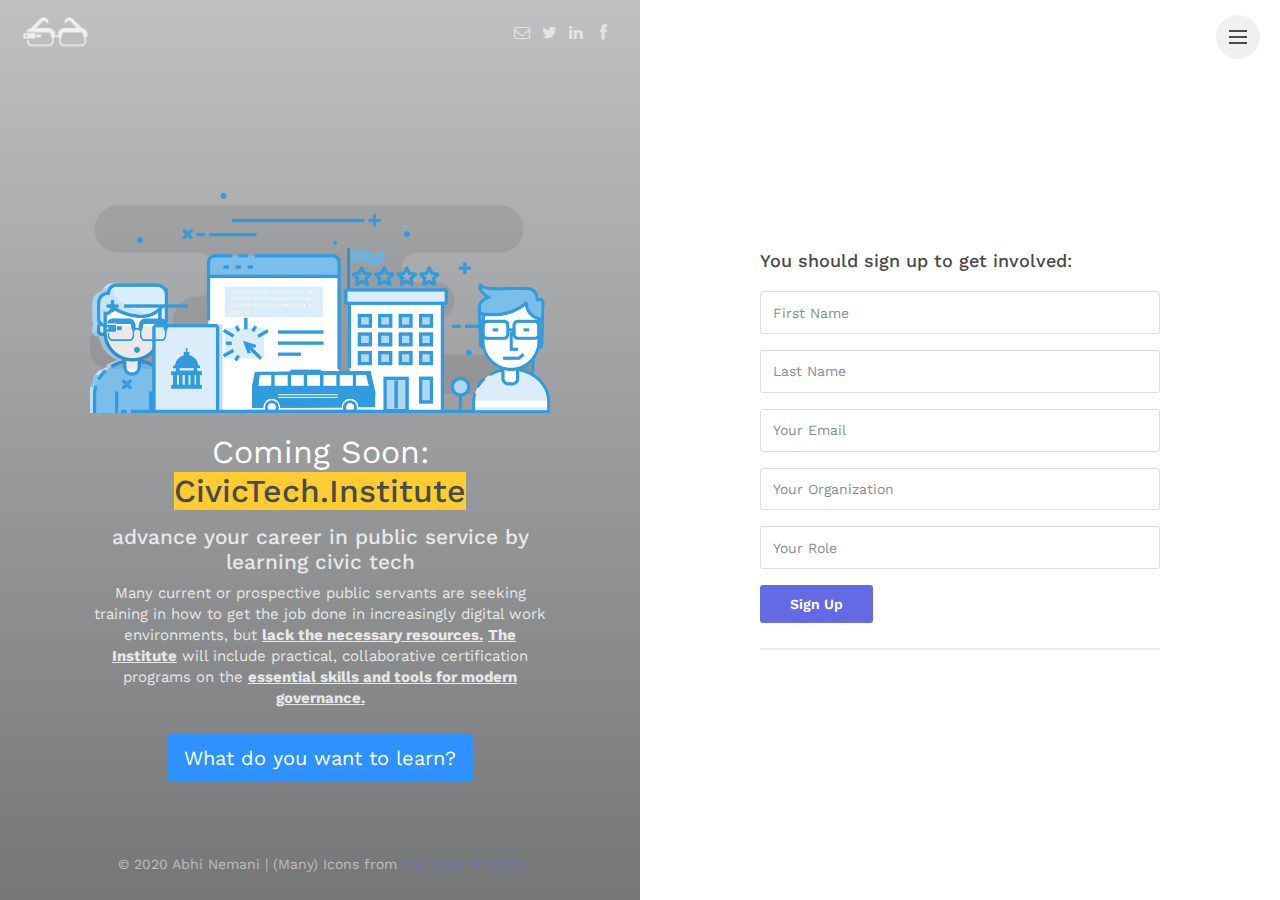
==== commit 4980efbb: "updated neta info:" ====
--- a/index.html
+++ b/index.html
@@ -68,18 +68,18 @@
     <link rel="apple-touch-icon" type="image/x-icon" sizes="72x72" href="img/apple-icon-72x72.png">
     <link rel="apple-touch-icon" type="image/x-icon" sizes="114x114" href="img/apple-icon-72x72.png">
     <link rel="apple-touch-icon" type="image/x-icon" sizes="144x144" href="img/apple-icon-144x144.png">
-	<meta property="og:image" content="https://govgeek.club/img/social3.png" />
-	<meta property="og:url" content="https://civictech.institute" />
-	<meta property="og:title" content="Civic Tech Institute" />
+	<meta property="og:image" content="https://civictech.institute/img/social-chairs.png" />
+	<meta property="og:url" content="https://civictech.institute/" />
+	<meta property="og:title" content="CivicTech Institute" />
 	<meta property="og:type" content="website" />
-	<meta property="og:description" content="A digital institute, training program, online university, certification program designed to level up your skills for good (government): govtech, civic tech, open data" />
+	<meta property="og:description" content="Learn the skills you need to be a public servant in the digital age" />
 	
 	<meta name="twitter:card" content="summary" />
-	<meta name=”twitter:image” content="https://govgeek.club/img/social.png">
-	<meta name=”twitter:title” content=”GovGeek” />
-	<meta name=”twitter:description” content="Level up your govtech or civic tech career" />
-	<meta name=”twitter:url” content="https://civictech.institute" />
-	<meta name=”twitter:image” content="https://govgeek.club/img/social-square.png">
+	<meta name=”twitter:image” content="https://govgeek.club/img/social-chairs.png">
+	<meta name=”twitter:title” content=”CivicTech.Institute” />
+	<meta name=”twitter:description” content="Learn the skills you need to be a public servant in the digital age" />
+	<meta name=”twitter:url” content="https://civictech.institute/" />
+	<meta name=”twitter:image” content="https://civictech.institute/social-share-screen.jpg">
 	
 
 	
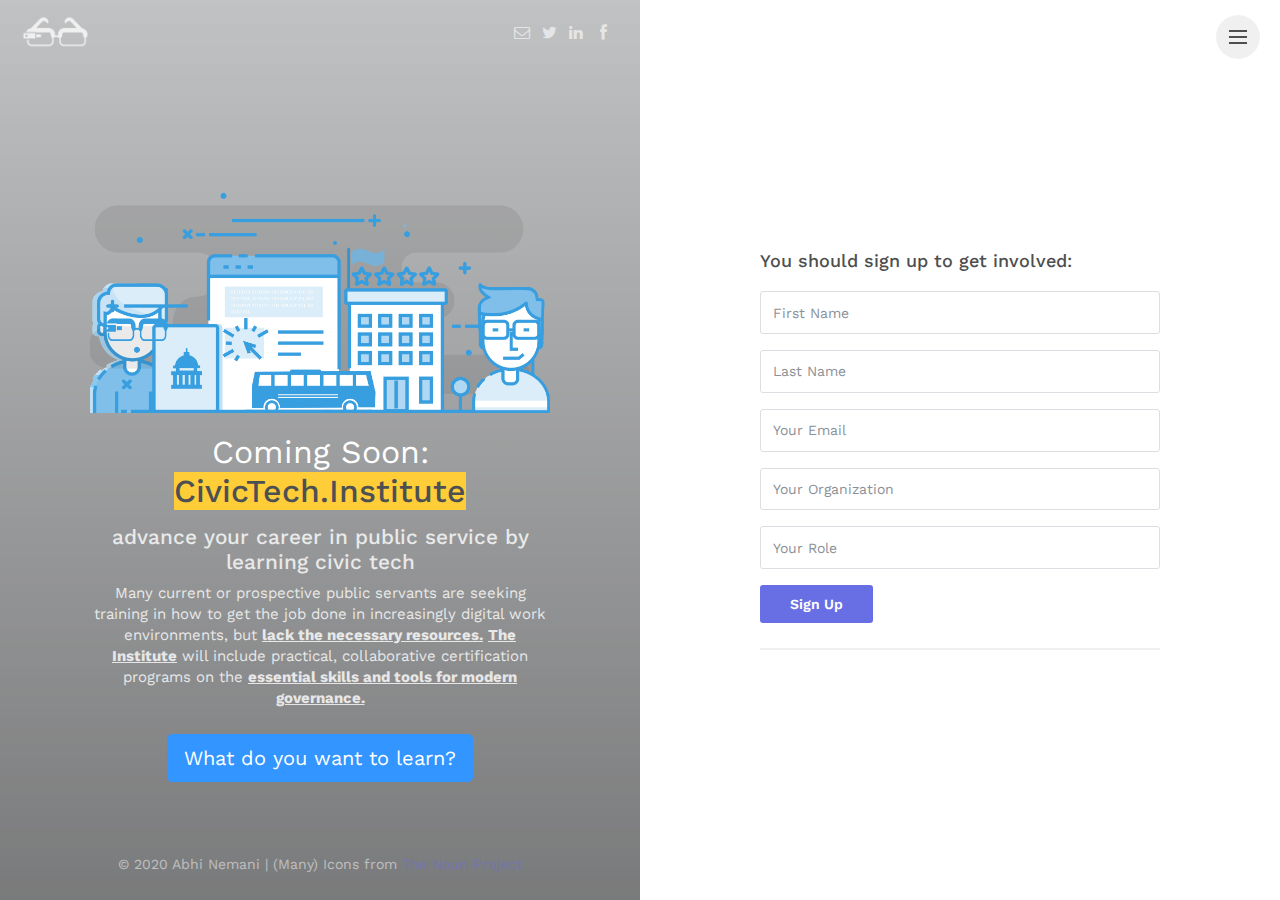
==== commit f1bd1022: "updated neta info:" ====
--- a/index.html
+++ b/index.html
@@ -68,18 +68,18 @@
     <link rel="apple-touch-icon" type="image/x-icon" sizes="72x72" href="img/apple-icon-72x72.png">
     <link rel="apple-touch-icon" type="image/x-icon" sizes="114x114" href="img/apple-icon-72x72.png">
     <link rel="apple-touch-icon" type="image/x-icon" sizes="144x144" href="img/apple-icon-144x144.png">
-	<meta property="og:image" content="https://civictech.institute/img/social-chairs.png" />
+	<meta property="og:image" content="https://civictech.institute/img/social-chairs.jpg" />
 	<meta property="og:url" content="https://civictech.institute/" />
 	<meta property="og:title" content="CivicTech Institute" />
 	<meta property="og:type" content="website" />
 	<meta property="og:description" content="Learn the skills you need to be a public servant in the digital age" />
 	
 	<meta name="twitter:card" content="summary" />
-	<meta name=”twitter:image” content="https://govgeek.club/img/social-chairs.png">
+	<meta name=”twitter:image” content="https://govgeek.club/img/social-chairs.jpg">
 	<meta name=”twitter:title” content=”CivicTech.Institute” />
 	<meta name=”twitter:description” content="Learn the skills you need to be a public servant in the digital age" />
 	<meta name=”twitter:url” content="https://civictech.institute/" />
-	<meta name=”twitter:image” content="https://civictech.institute/social-share-screen.jpg">
+	<meta name=”twitter:image” content="https://civictech.institute/img/social-share-screen.jpg">
 	
 
 	
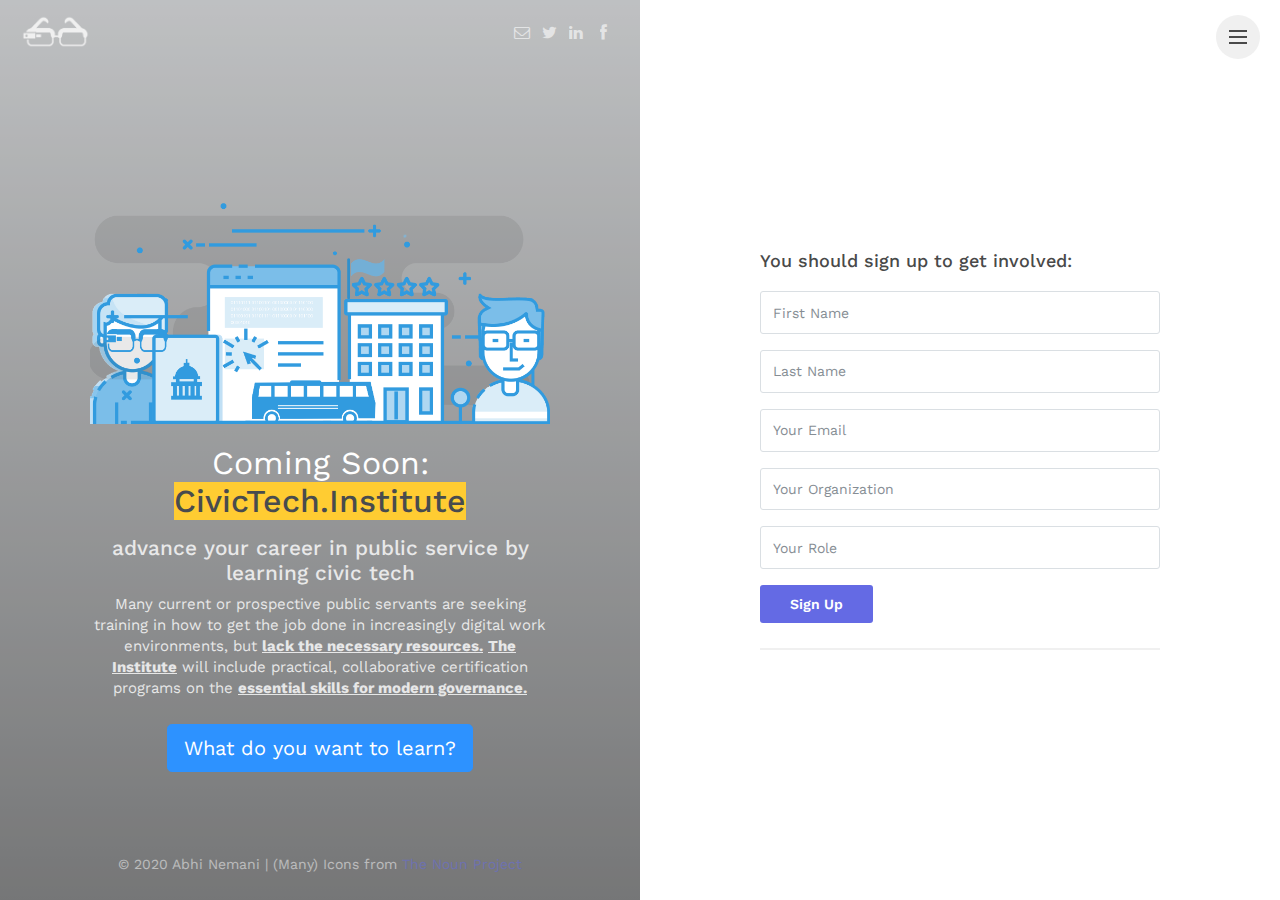
==== commit 08c66b1f: "changed frpnt page copy" ====
--- a/index.html
+++ b/index.html
@@ -160,7 +160,7 @@
 						<h2>Coming Soon: <span class="btn-warning"><strong>CivicTech.Institute</strong></span></h2>
 						<h3 class="subhead"> advance your career in public service by learning civic tech
 						</h3>
-						<p>Many current or prospective public servants are seeking training in how to get the job done in increasingly digital work environments, but <a class="paragraph-link" href="https://govgeek.io/talent"  target="_blank">lack the necessary resources.</a> <a href="about.html" class="paragraph-link">The Institute</a> will include practical, collaborative certification programs on the <a class="paragraph-link" href="curriculum.html">essential skills and tools for modern governance.</a> </p>
+						<p>Many current or prospective public servants are seeking training in how to get the job done in increasingly digital work environments, but <a class="paragraph-link" href="https://govgeek.io/talent"  target="_blank">lack the necessary resources.</a> <a href="about.html" class="paragraph-link">The Institute</a> will include practical, collaborative certification programs on the <a class="paragraph-link" href="curriculum.html">essential skills for modern governance.</a> </p>
 						
 						<div class="bs-example">
 						    <!-- Button HTML (to Trigger Modal) -->
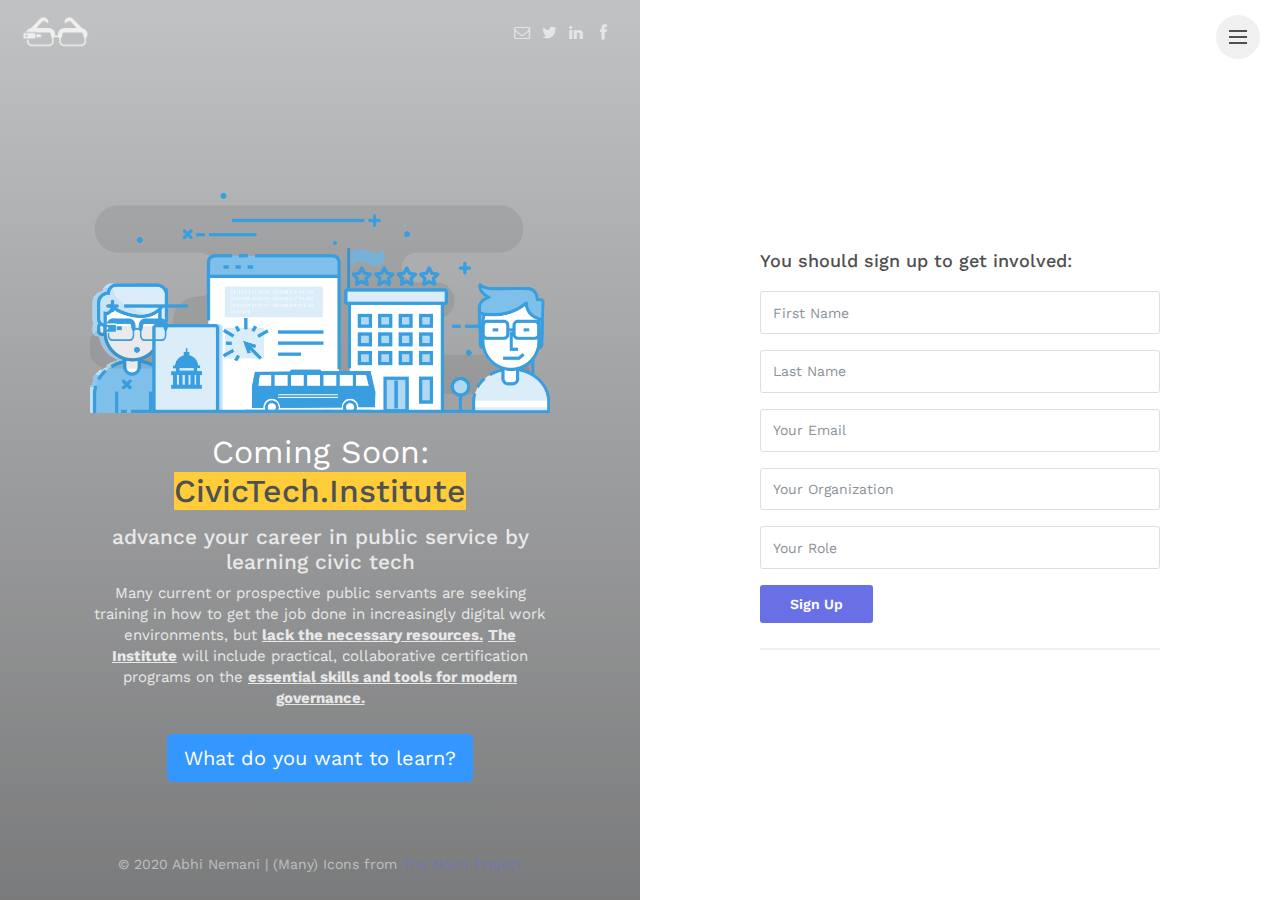
==== commit 5a39efeb: "changed frpnt page copy" ====
--- a/index.html
+++ b/index.html
@@ -58,7 +58,7 @@
     <meta charset="utf-8">
     <meta http-equiv="X-UA-Compatible" content="IE=edge">
     <meta name="viewport" content="width=device-width, initial-scale=1, shrink-to-fit=no">
-    <meta name="description" content="GovGeek Club: News, Insights, Jobs, and outcomes from gov & civic tech, compiled and commented on by people who care">
+    <meta name="description" content="GCivicTech.Institute: Learn the skills you need to be a public servant in the digital age">
     <meta name="author" content="Abhi Nemani">
     <title>Civic Tech Institute - Coming Soon - Sign Up</title>
 
@@ -160,7 +160,7 @@
 						<h2>Coming Soon: <span class="btn-warning"><strong>CivicTech.Institute</strong></span></h2>
 						<h3 class="subhead"> advance your career in public service by learning civic tech
 						</h3>
-						<p>Many current or prospective public servants are seeking training in how to get the job done in increasingly digital work environments, but <a class="paragraph-link" href="https://govgeek.io/talent"  target="_blank">lack the necessary resources.</a> <a href="about.html" class="paragraph-link">The Institute</a> will include practical, collaborative certification programs on the <a class="paragraph-link" href="curriculum.html">essential skills for modern governance.</a> </p>
+						<p>Many current or prospective public servants are seeking training in how to get the job done in increasingly digital work environments, but <a class="paragraph-link" href="https://govgeek.io/talent"  target="_blank">lack the necessary resources.</a> <a href="about.html" class="paragraph-link">The Institute</a> will include practical, collaborative certification programs on the <a class="paragraph-link" href="curriculum.html">essential skills and tools for modern governance.</a> </p>
 						
 						<div class="bs-example">
 						    <!-- Button HTML (to Trigger Modal) -->
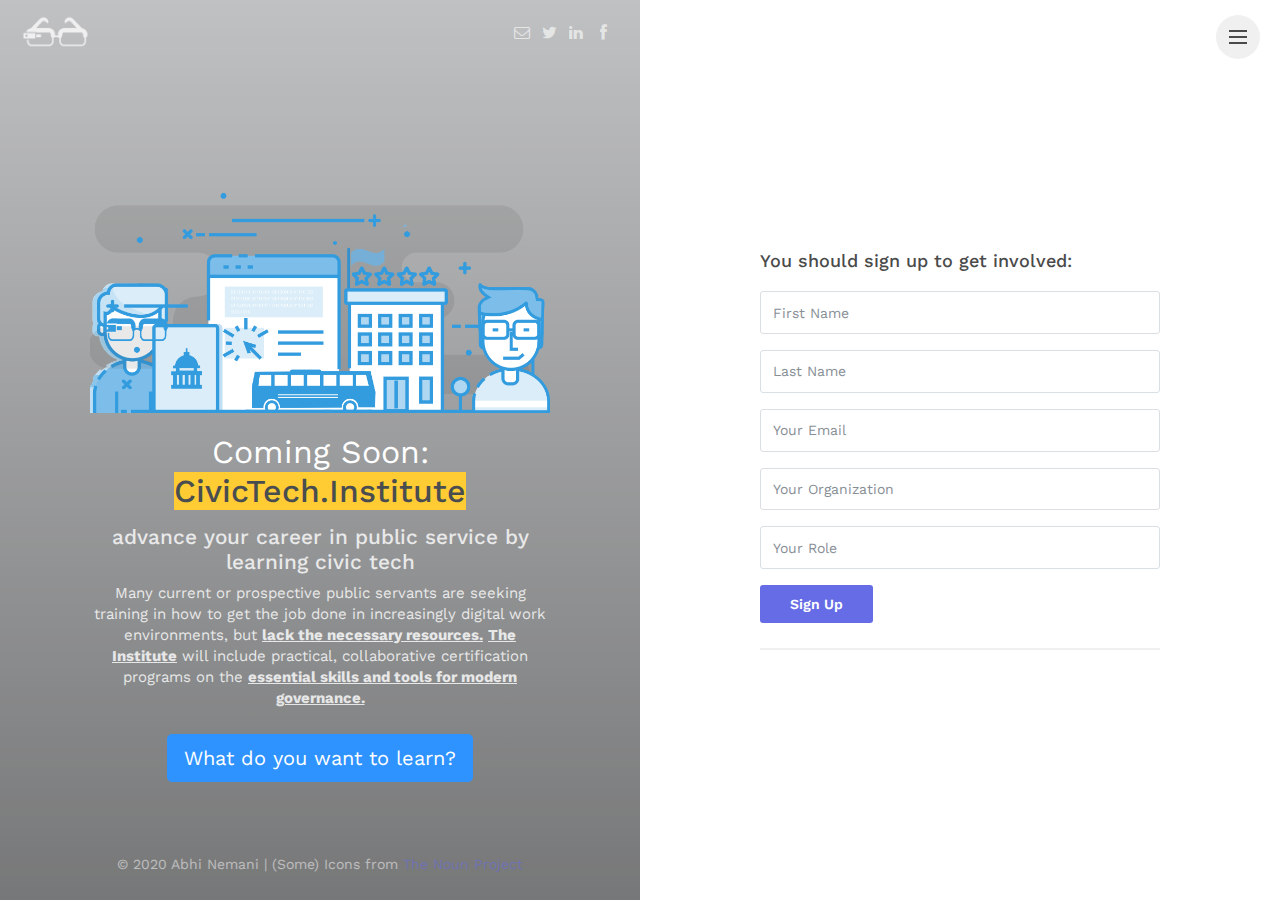
==== commit 1b3925ff: "changed frpnt page copy again" ====
--- a/index.html
+++ b/index.html
@@ -172,7 +172,7 @@
 						    
 						</div>
 					</div>
-					<div class="copy">© 2020 Abhi Nemani | (Many) Icons from <a href="https://thenounproject.com/" target="_blank">The Noun Project</a></div>
+					<div class="copy">© 2020 Abhi Nemani | (Some) Icons from <a href="https://thenounproject.com/" target="_blank">The Noun Project</a></div>
 				</div>
 				<!-- /content-left-wrapper -->
 			</div>
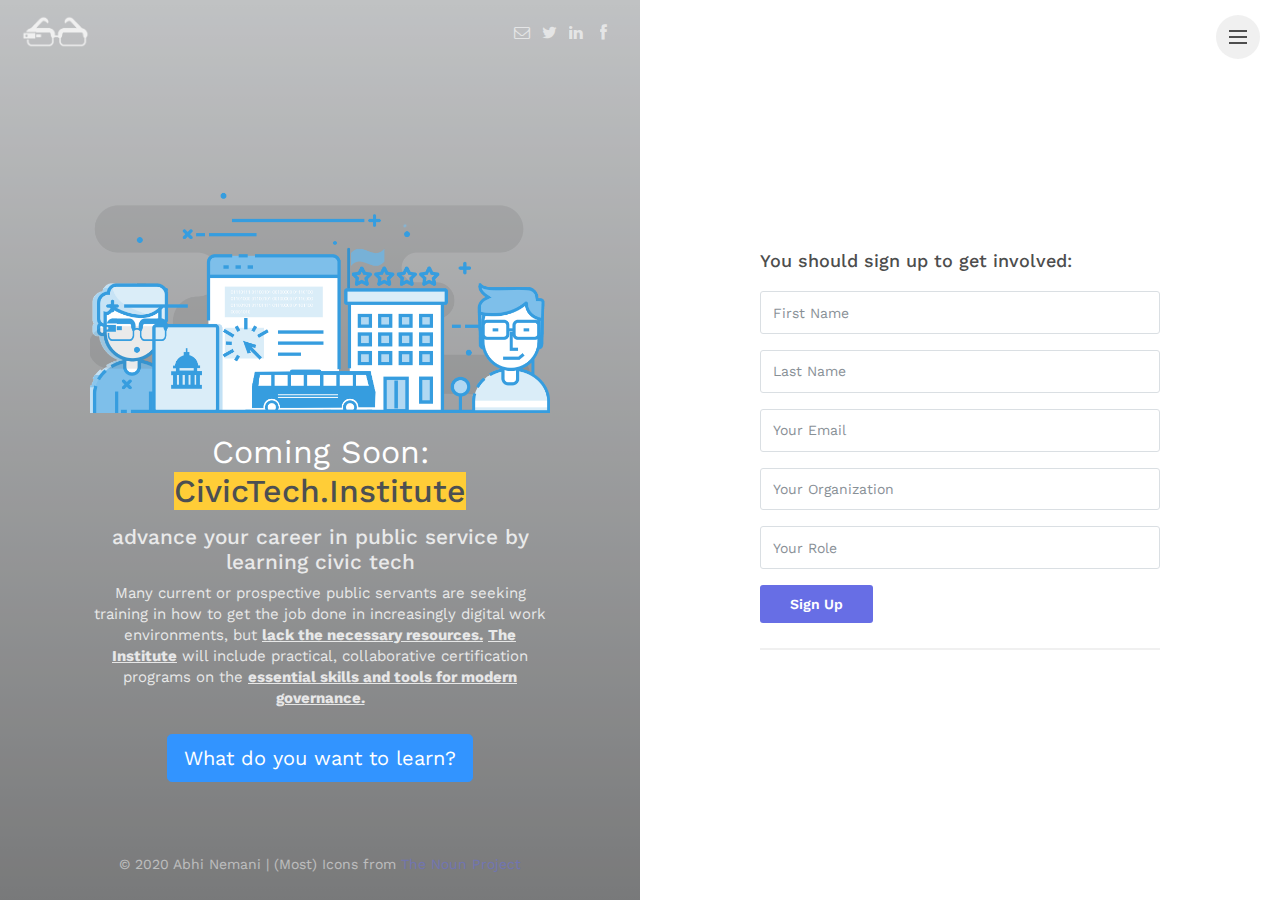
==== commit f7b34e59: "changed frpnt page copy again 2" ====
--- a/index.html
+++ b/index.html
@@ -58,7 +58,7 @@
     <meta charset="utf-8">
     <meta http-equiv="X-UA-Compatible" content="IE=edge">
     <meta name="viewport" content="width=device-width, initial-scale=1, shrink-to-fit=no">
-    <meta name="description" content="GCivicTech.Institute: Learn the skills you need to be a public servant in the digital age">
+    <meta name="description" content="CivicTech.Institute: Learn the skills you need to be a public servant in the digital age">
     <meta name="author" content="Abhi Nemani">
     <title>Civic Tech Institute - Coming Soon - Sign Up</title>
 
@@ -172,7 +172,7 @@
 						    
 						</div>
 					</div>
-					<div class="copy">© 2020 Abhi Nemani | (Some) Icons from <a href="https://thenounproject.com/" target="_blank">The Noun Project</a></div>
+					<div class="copy">© 2020 Abhi Nemani | (Most) Icons from <a href="https://thenounproject.com/" target="_blank">The Noun Project</a></div>
 				</div>
 				<!-- /content-left-wrapper -->
 			</div>
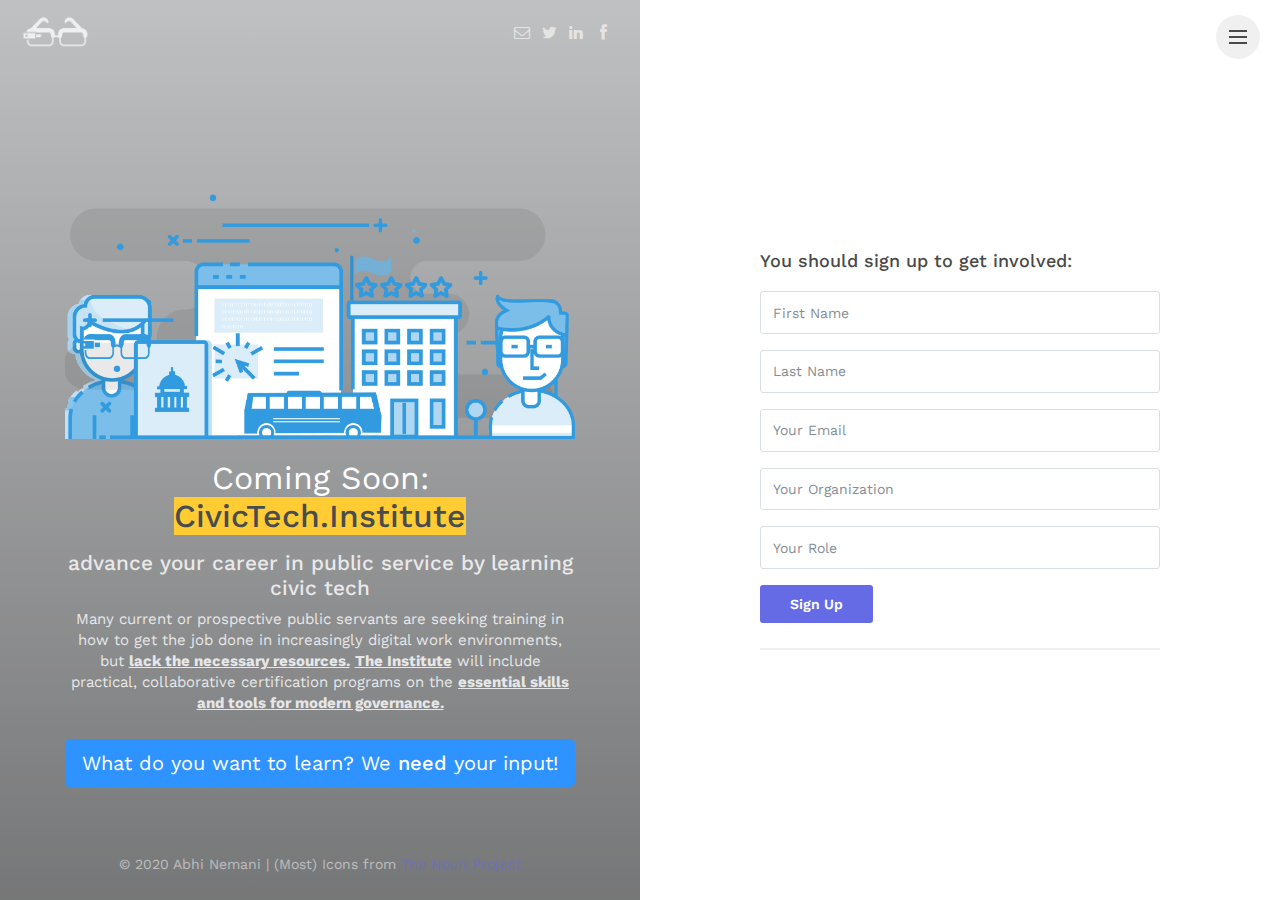
==== commit 14049b48: "Edited homepage button" ====
--- a/index.html
+++ b/index.html
@@ -164,7 +164,7 @@
 						
 						<div class="bs-example">
 						    <!-- Button HTML (to Trigger Modal) -->
-						    <a href="https://govgeek.io/scoping" target="_blank'" class="btn btn-lg btn-primary">What do you want to learn?</a>
+						    <a href="https://govgeek.io/scoping" target="_blank'" class="btn btn-lg btn-primary">What do you want to learn? We <strong>need</strong> your input!</a>
 							
 							
     
